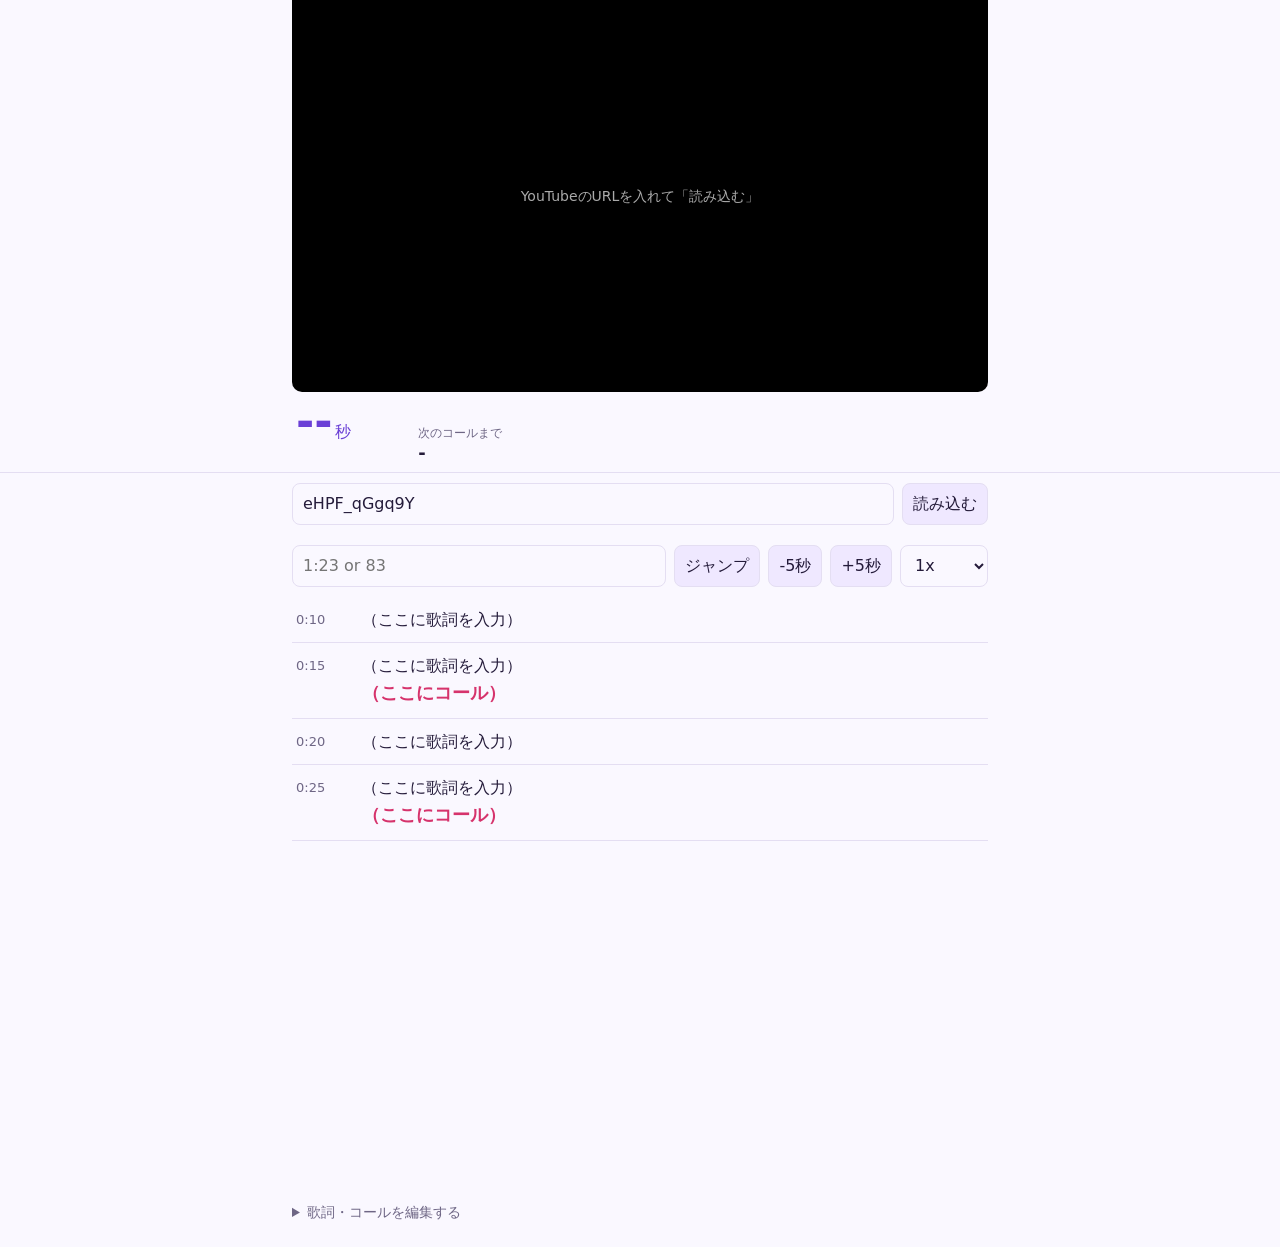
==== index.html @ 608846dc "Create index.html" ====
<!doctype html>
<html lang="ja">
<head>
<meta charset="utf-8">
<meta name="viewport" content="width=device-width, initial-scale=1">
<title>コール練習</title>
<style>
:root{--bg:#faf8ff;--ink:#241b3a;--sub:#6e6685;--line:#e4def2;--acc:#6a3fd6;--call:#d6336c;--cur:#efe8ff;color-scheme:light}
@media (prefers-color-scheme:dark){:root{--bg:#15111f;--ink:#f0ecfa;--sub:#a79fbe;--line:#2f2745;--acc:#a98bff;--call:#ff7aa8;--cur:#2a2145;color-scheme:dark}}
*{box-sizing:border-box}
body{margin:0;background:var(--bg);color:var(--ink);font:16px/1.6 "Hiragino Sans","Noto Sans JP","Yu Gothic",system-ui,sans-serif}
.top{position:sticky;top:0;z-index:5;background:var(--bg);border-bottom:1px solid var(--line)}
.wrap{max-width:720px;margin:0 auto;padding:0 12px}
.video{aspect-ratio:16/9;background:#000;border-radius:0 0 10px 10px;overflow:hidden;display:grid;place-items:center;color:#aaa;font-size:14px}
.video iframe{width:100%;height:100%}
.count{display:flex;align-items:baseline;gap:12px;padding:8px 4px}
.count .num{font-size:44px;font-weight:700;font-variant-numeric:tabular-nums;line-height:1;min-width:3.6ch;color:var(--acc)}
.count .num small{font-size:16px;font-weight:500;margin-left:2px}
.count .lab{font-size:12px;color:var(--sub);line-height:1.3}
.count .nx{font-size:18px;font-weight:700;line-height:1.3}
.count.soon .num,.count.soon .nx{color:var(--call)}
.bar{display:flex;flex-wrap:wrap;gap:8px;padding:10px 0}
.bar input[type=text]{flex:1 1 200px;min-width:0}
input,button,select,textarea{font:inherit;color:inherit;background:transparent;border:1px solid var(--line);border-radius:8px;padding:7px 10px}
button{cursor:pointer;background:var(--cur)}
button:hover{border-color:var(--acc)}
:focus-visible{outline:2px solid var(--acc);outline-offset:2px}
.seek input{width:6.5em}
#lines{list-style:none;margin:0;padding:0 0 40vh}
#lines li button{display:grid;grid-template-columns:3.6em 1fr;gap:8px;width:100%;text-align:left;border:0;border-bottom:1px solid var(--line);border-radius:0;background:transparent;padding:10px 4px}
#lines .t{color:var(--sub);font-size:13px;font-variant-numeric:tabular-nums;padding-top:3px}
#lines .c{display:block;color:var(--call);font-weight:700;font-size:18px}
#lines li.cur button{background:var(--cur)}
#lines li.cur .l{font-weight:700}
details{margin:0 0 24px;color:var(--sub);font-size:14px}
textarea{width:100%;height:220px;font:14px/1.5 ui-monospace,Menlo,monospace}
.empty{padding:28px 4px;color:var(--sub)}
</style>
</head>
<body>
<div class="top">
  <div class="wrap">
    <div class="video"><div id="player">YouTubeのURLを入れて「読み込む」</div></div>
    <div class="count" id="count">
      <div class="num" id="num">--<small>秒</small></div>
      <div><div class="lab">次のコールまで</div><div class="nx" id="nx">-</div></div>
    </div>
  </div>
</div>

<main class="wrap">
  <div class="bar">
    <input type="text" id="url" placeholder="YouTubeのURL" aria-label="YouTubeのURL">
    <button id="load">読み込む</button>
  </div>
  <div class="bar seek">
    <input type="text" id="sec" placeholder="1:23 or 83" aria-label="ジャンプ先の秒数" inputmode="decimal">
    <button id="go">ジャンプ</button>
    <button data-d="-5">-5秒</button>
    <button data-d="5">+5秒</button>
    <select id="rate" aria-label="再生速度">
      <option value="0.5">0.5x</option><option value="0.75">0.75x</option>
      <option value="1" selected>1x</option><option value="1.25">1.25x</option>
    </select>
  </div>

  <ul id="lines"></ul>

  <details>
    <summary>歌詞・コールを編集する</summary>
    <p>1行に「秒数|歌詞|コール」。コールがない行は最後を空に。「#」で始まる行はメモです。</p>
    <textarea id="data" spellcheck="false" aria-label="歌詞データ"></textarea>
    <div class="bar"><button id="apply">反映する</button><button id="reset">初期データに戻す</button></div>
  </details>
</main>

<script>
// ★初期データ。ここを自分で書き換えてGitHubに置けばOK（歌詞は自分で入力してね）
var DEFAULT_DATA = [
  "# 秒数|歌詞|コール",
  "0:10|（ここに歌詞を入力）|",
  "0:15|（ここに歌詞を入力）|（ここにコール）",
  "0:20|（ここに歌詞を入力）|",
  "0:25|（ここに歌詞を入力）|（ここにコール）"
].join("\n");

var $ = function(s){return document.querySelector(s)};
var player = null, data = [], items = [], lastCur = -2, pendingId = null;

function store(k, v){ try{ if(v===undefined) return localStorage.getItem(k); localStorage.setItem(k, v); }catch(e){ return null; } }
function parseTime(s){
  s = String(s).trim();
  if(s.indexOf(":") > -1) return s.split(":").map(Number).reduce(function(a,b){return a*60+b},0);
  return parseFloat(s);
}
function fmt(t){ var m = Math.floor(t/60), s = Math.floor(t%60); return m + ":" + (s<10?"0":"") + s; }
function parseData(txt){
  return txt.split("\n").map(function(l){return l.trim()}).filter(function(l){return l && l[0] !== "#"})
    .map(function(l){ var p = l.split("|"); return {t:parseTime(p[0]), lyric:(p[1]||"").trim(), call:(p[2]||"").trim()}; })
    .filter(function(x){return !isNaN(x.t)}).sort(function(a,b){return a.t-b.t});
}
function render(){
  var ul = $("#lines"); ul.innerHTML = ""; items = [];
  if(!data.length){ ul.innerHTML = '<li class="empty">歌詞データがありません。下の「編集する」から追加してください。</li>'; return; }
  data.forEach(function(d, i){
    var li = document.createElement("li"), b = document.createElement("button");
    b.innerHTML = '<span class="t"></span><span><span class="l"></span><span class="c"></span></span>';
    b.querySelector(".t").textContent = fmt(d.t);
    b.querySelector(".l").textContent = d.lyric;
    b.querySelector(".c").textContent = d.call;
    b.onclick = function(){ seek(d.t); };
    li.appendChild(b); ul.appendChild(li); items.push(li);
  });
  lastCur = -2;
}
function loadData(txt){ data = parseData(txt); render(); }

function videoId(s){
  var m = s.match(/(?:v=|youtu\.be\/|embed\/|shorts\/|live\/)([\w-]{11})/);
  if(m) return m[1];
  return /^[\w-]{11}$/.test(s.trim()) ? s.trim() : null;
}
function loadVideo(id){
  if(!id){ alert("YouTubeのURLを確認してください"); return; }
  store("call-video", id);
  if(player && player.loadVideoById){ player.loadVideoById(id); return; }
  pendingId = id;
  if(window.YT && YT.Player) makePlayer();
}
function makePlayer(){
  $(".video").innerHTML = '<div id="player"></div>';
  player = new YT.Player("player", {videoId: pendingId, playerVars:{playsinline:1, rel:0}});
}
window.onYouTubeIframeAPIReady = function(){ if(pendingId) makePlayer(); };

function ok(){ return player && player.getCurrentTime; }
function seek(t){ if(ok()){ player.seekTo(Math.max(0,t), true); player.playVideo(); } }

function tick(){
  if(!ok()) return;
  var cur = player.getCurrentTime(), rate = player.getPlaybackRate ? player.getPlaybackRate() : 1;
  var ci = -1, nx = null, i;
  for(i = 0; i < data.length; i++){ if(data[i].t <= cur) ci = i; }
  for(i = 0; i < data.length; i++){ if(data[i].call && data[i].t > cur){ nx = data[i]; break; } }
  if(ci !== lastCur){
    items.forEach(function(li, j){ li.classList.toggle("cur", j === ci); });
    if(items[ci]) items[ci].scrollIntoView({block:"center", behavior: matchMedia("(prefers-reduced-motion:reduce)").matches ? "auto" : "smooth"});
    lastCur = ci;
  }
  var box = $("#count");
  if(nx){
    var left = (nx.t - cur) / rate;
    $("#num").innerHTML = left.toFixed(1) + "<small>秒</small>";
    $("#nx").textContent = nx.call;
    box.classList.toggle("soon", left <= 3);
  } else {
    $("#num").innerHTML = "--<small>秒</small>"; $("#nx").textContent = "（この先のコールなし）"; box.classList.remove("soon");
  }
}
setInterval(tick, 100);

$("#load").onclick = function(){ loadVideo(videoId($("#url").value)); };
$("#url").onkeydown = function(e){ if(e.key === "Enter") $("#load").click(); };
$("#go").onclick = function(){ var t = parseTime($("#sec").value); if(!isNaN(t)) seek(t); };
$("#sec").onkeydown = function(e){ if(e.key === "Enter") $("#go").click(); };
document.querySelectorAll("[data-d]").forEach(function(b){
  b.onclick = function(){ if(ok()) seek(player.getCurrentTime() + Number(b.dataset.d)); };
});
$("#rate").onchange = function(){ if(ok()) player.setPlaybackRate(Number($("#rate").value)); };
$("#apply").onclick = function(){ store("call-data", $("#data").value); loadData($("#data").value); };
$("#reset").onclick = function(){ $("#data").value = DEFAULT_DATA; store("call-data", DEFAULT_DATA); loadData(DEFAULT_DATA); };

// 起動時：?v=動画ID があればそれを使う（曲ごとにリンクを作れる）
var saved = store("call-data") || DEFAULT_DATA;
$("#data").value = saved; loadData(saved);
var qv = new URLSearchParams(location.search).get("v") || store("call-video") || "eHPF_qGgq9Y";
if(qv){ $("#url").value = qv; loadVideo(videoId(qv)); }

var s = document.createElement("script"); s.src = "https://www.youtube.com/iframe_api"; document.head.appendChild(s);
</script>
</body>
</html>
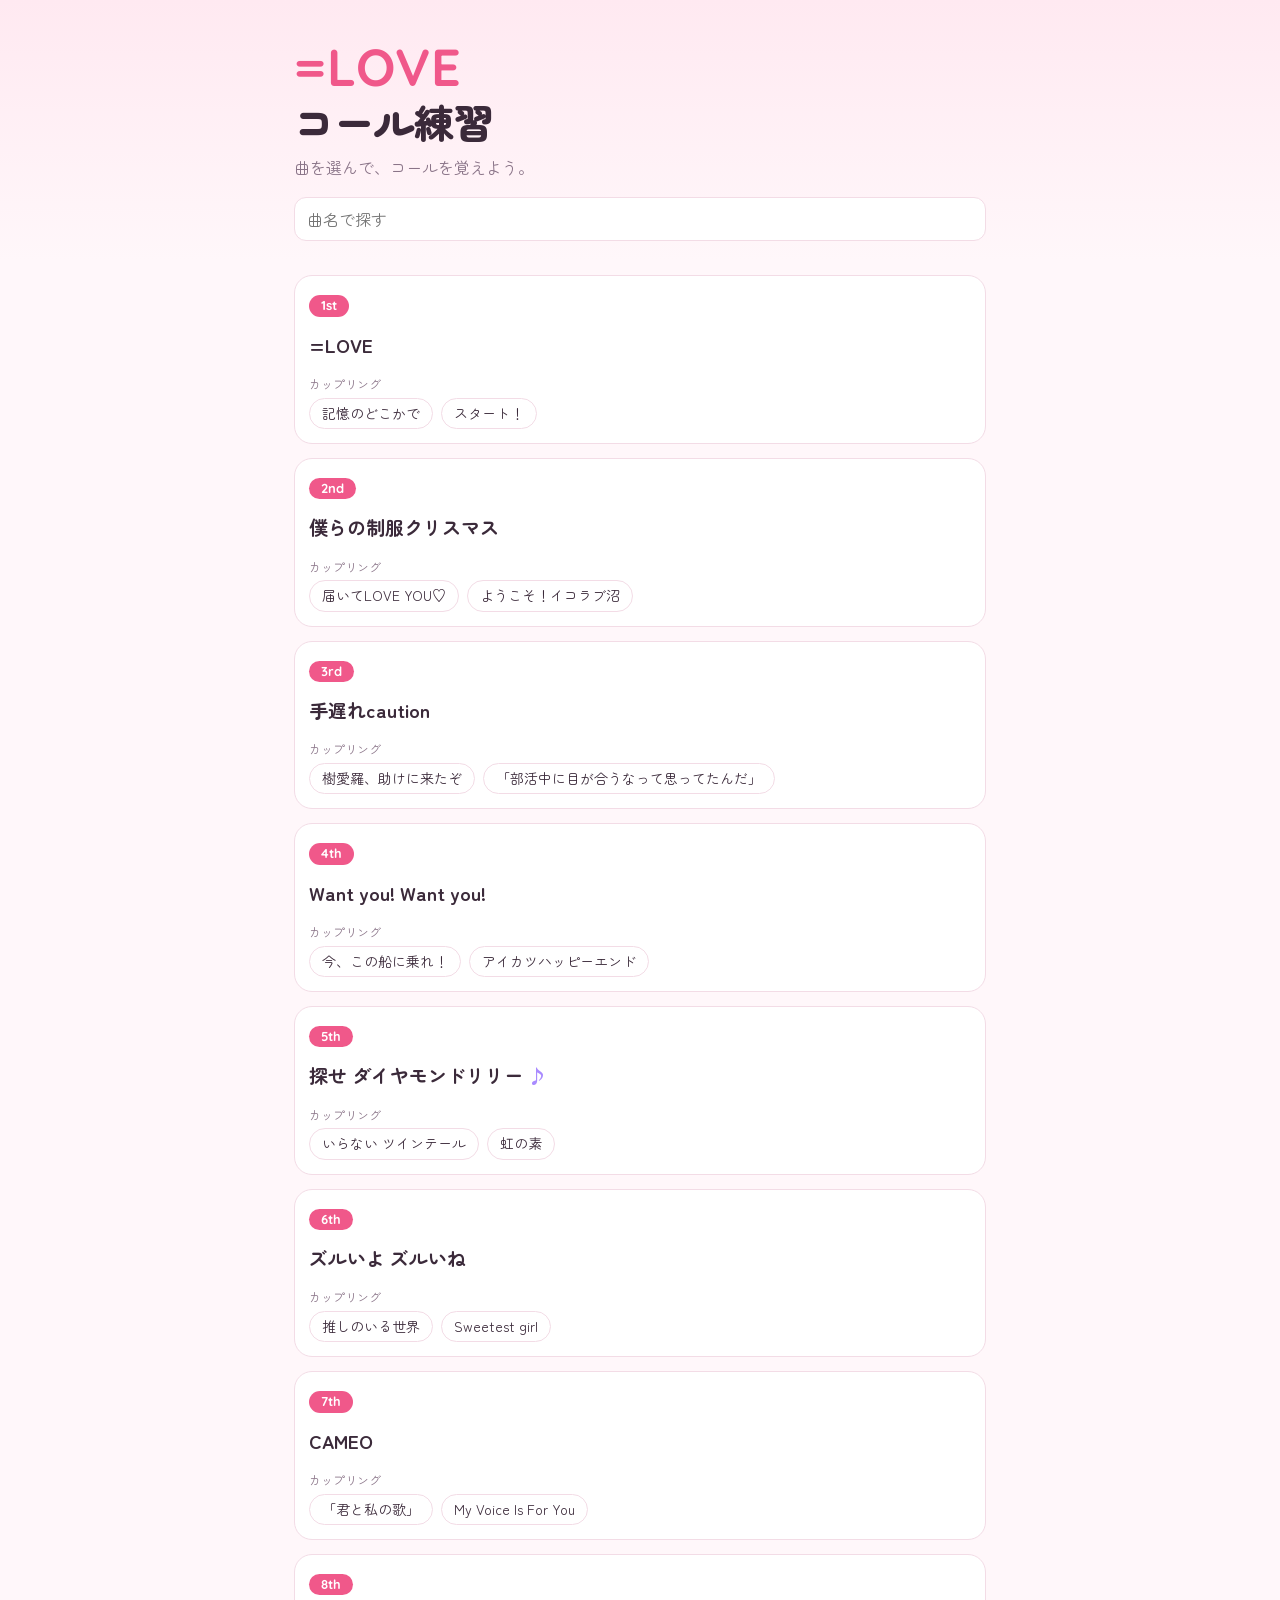
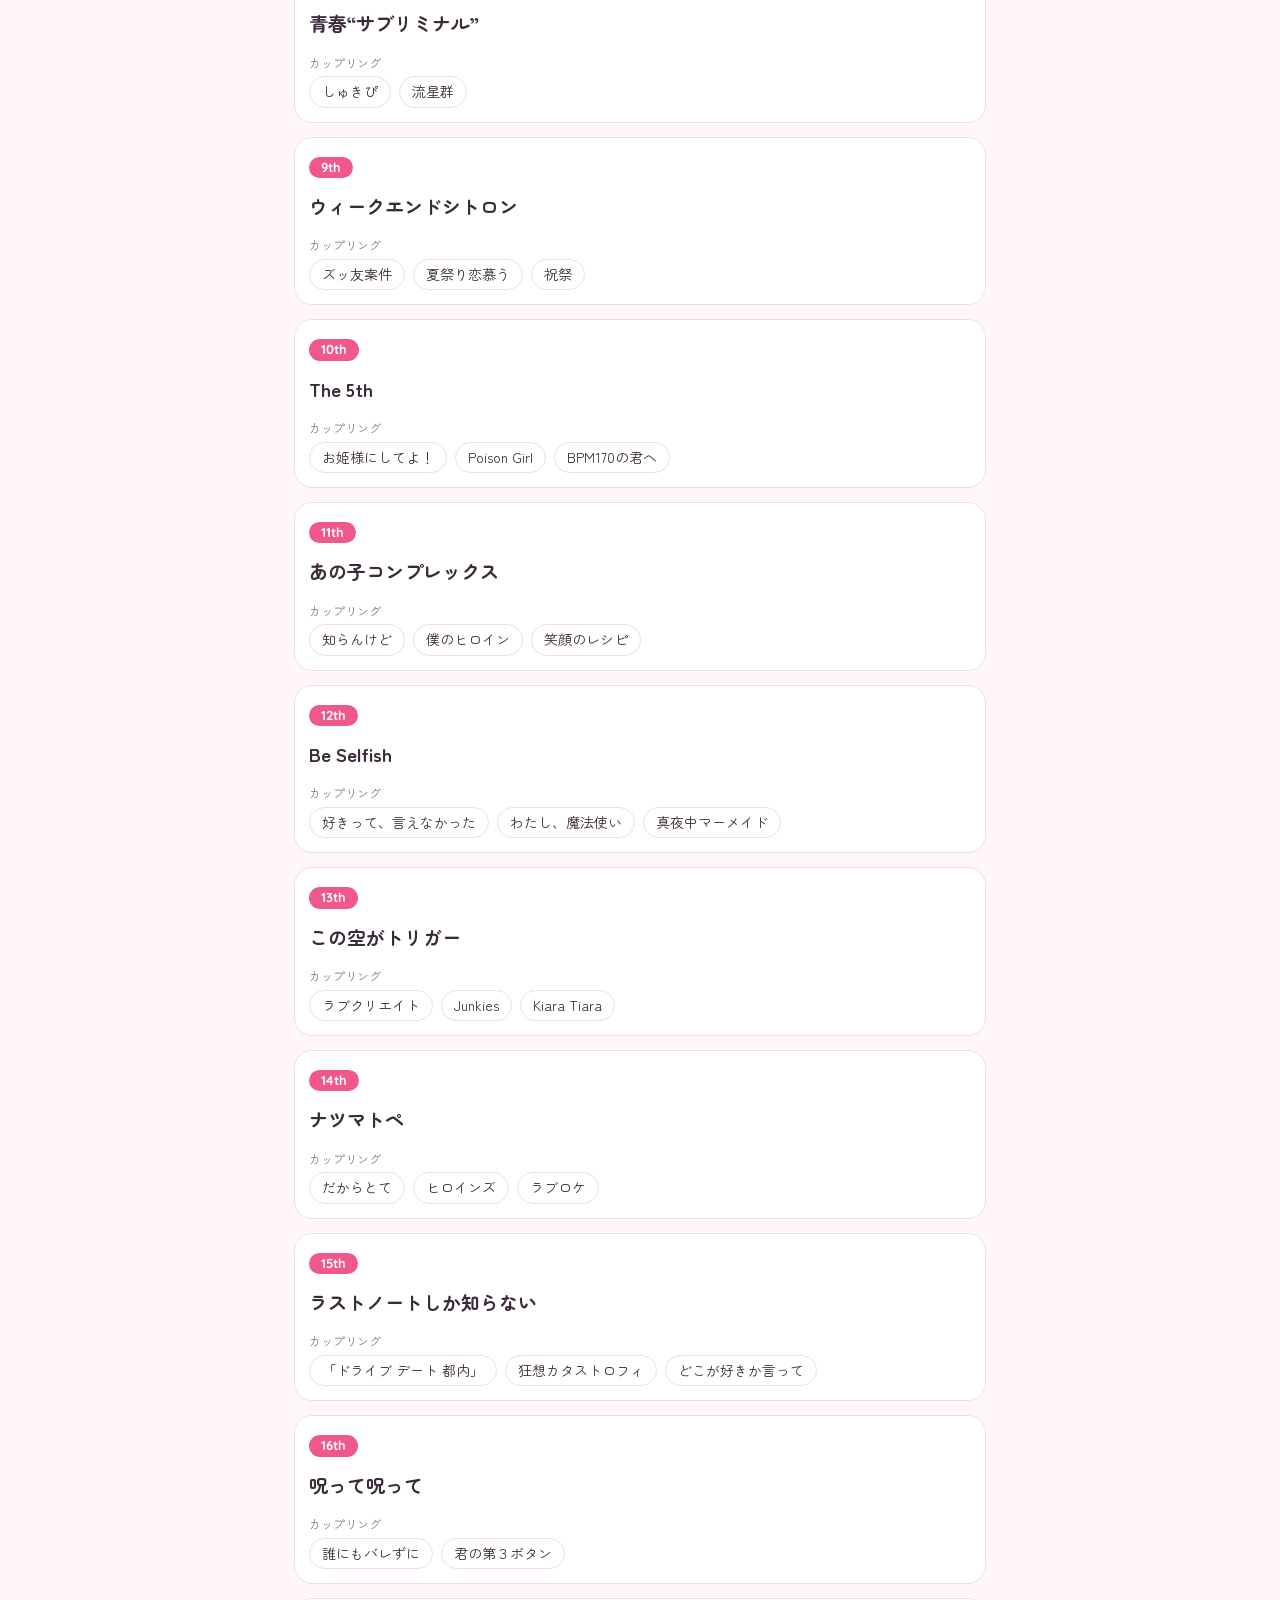
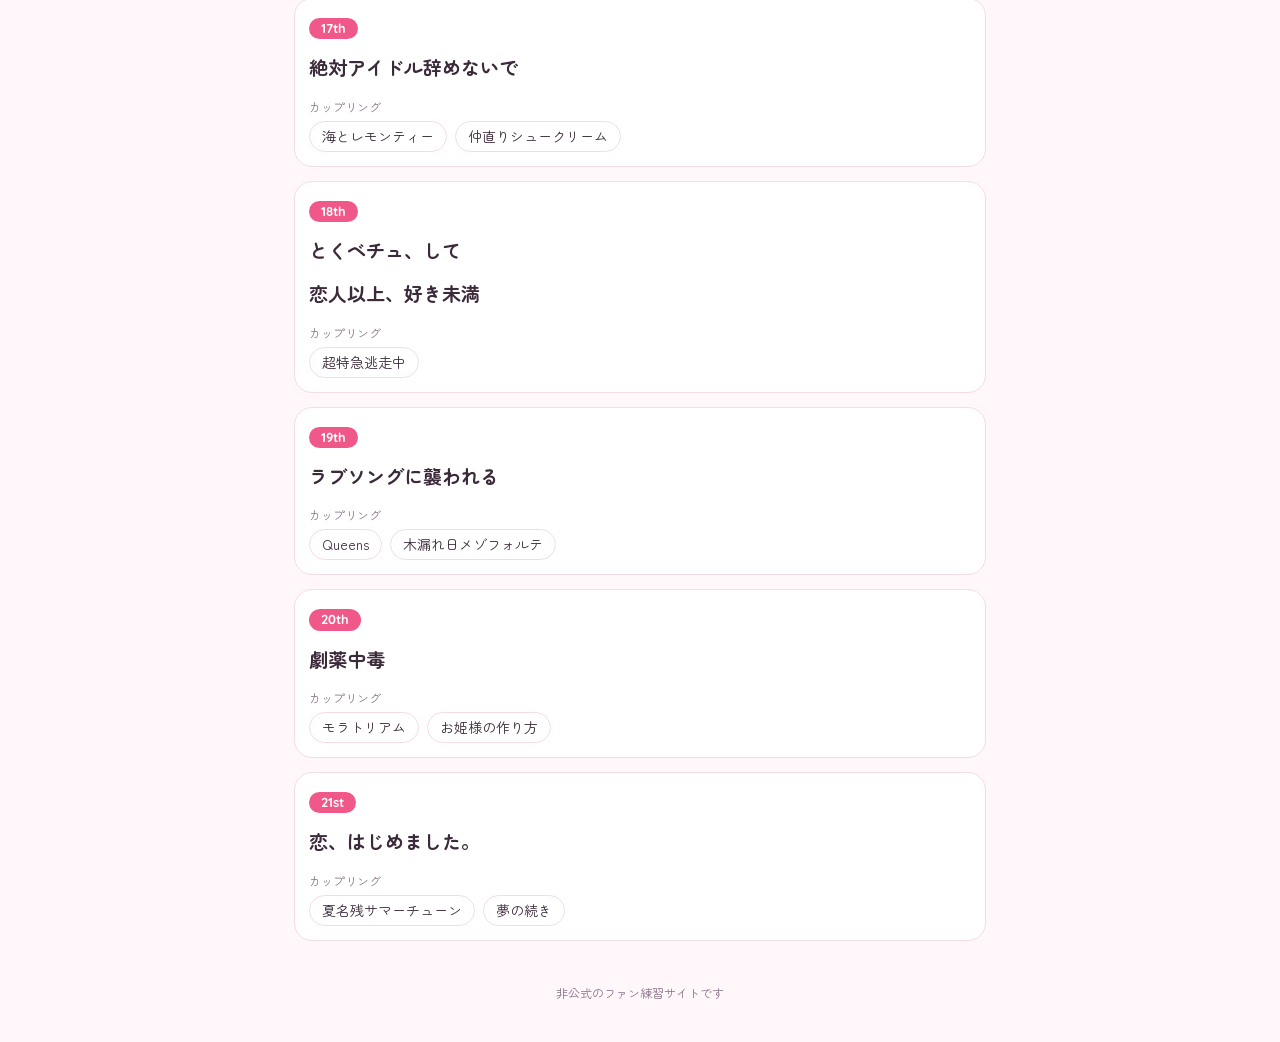
==== commit f709a3ee: "Add files via upload" ====
--- a/index.html
+++ b/index.html
@@ -3,180 +3,48 @@
 <head>
 <meta charset="utf-8">
 <meta name="viewport" content="width=device-width, initial-scale=1">
-<title>コール練習</title>
-<style>
-:root{--bg:#faf8ff;--ink:#241b3a;--sub:#6e6685;--line:#e4def2;--acc:#6a3fd6;--call:#d6336c;--cur:#efe8ff;color-scheme:light}
-@media (prefers-color-scheme:dark){:root{--bg:#15111f;--ink:#f0ecfa;--sub:#a79fbe;--line:#2f2745;--acc:#a98bff;--call:#ff7aa8;--cur:#2a2145;color-scheme:dark}}
-*{box-sizing:border-box}
-body{margin:0;background:var(--bg);color:var(--ink);font:16px/1.6 "Hiragino Sans","Noto Sans JP","Yu Gothic",system-ui,sans-serif}
-.top{position:sticky;top:0;z-index:5;background:var(--bg);border-bottom:1px solid var(--line)}
-.wrap{max-width:720px;margin:0 auto;padding:0 12px}
-.video{aspect-ratio:16/9;background:#000;border-radius:0 0 10px 10px;overflow:hidden;display:grid;place-items:center;color:#aaa;font-size:14px}
-.video iframe{width:100%;height:100%}
-.count{display:flex;align-items:baseline;gap:12px;padding:8px 4px}
-.count .num{font-size:44px;font-weight:700;font-variant-numeric:tabular-nums;line-height:1;min-width:3.6ch;color:var(--acc)}
-.count .num small{font-size:16px;font-weight:500;margin-left:2px}
-.count .lab{font-size:12px;color:var(--sub);line-height:1.3}
-.count .nx{font-size:18px;font-weight:700;line-height:1.3}
-.count.soon .num,.count.soon .nx{color:var(--call)}
-.bar{display:flex;flex-wrap:wrap;gap:8px;padding:10px 0}
-.bar input[type=text]{flex:1 1 200px;min-width:0}
-input,button,select,textarea{font:inherit;color:inherit;background:transparent;border:1px solid var(--line);border-radius:8px;padding:7px 10px}
-button{cursor:pointer;background:var(--cur)}
-button:hover{border-color:var(--acc)}
-:focus-visible{outline:2px solid var(--acc);outline-offset:2px}
-.seek input{width:6.5em}
-#lines{list-style:none;margin:0;padding:0 0 40vh}
-#lines li button{display:grid;grid-template-columns:3.6em 1fr;gap:8px;width:100%;text-align:left;border:0;border-bottom:1px solid var(--line);border-radius:0;background:transparent;padding:10px 4px}
-#lines .t{color:var(--sub);font-size:13px;font-variant-numeric:tabular-nums;padding-top:3px}
-#lines .c{display:block;color:var(--call);font-weight:700;font-size:18px}
-#lines li.cur button{background:var(--cur)}
-#lines li.cur .l{font-weight:700}
-details{margin:0 0 24px;color:var(--sub);font-size:14px}
-textarea{width:100%;height:220px;font:14px/1.5 ui-monospace,Menlo,monospace}
-.empty{padding:28px 4px;color:var(--sub)}
-</style>
+<title>=LOVE コール練習</title>
+<link rel="preconnect" href="https://fonts.googleapis.com">
+<link rel="preconnect" href="https://fonts.gstatic.com" crossorigin>
+<link href="https://fonts.googleapis.com/css2?family=Quicksand:wght@700&family=Zen+Maru+Gothic:wght@500;700;900&display=swap" rel="stylesheet">
+<link rel="stylesheet" href="style.css">
 </head>
 <body>
-<div class="top">
-  <div class="wrap">
-    <div class="video"><div id="player">YouTubeのURLを入れて「読み込む」</div></div>
-    <div class="count" id="count">
-      <div class="num" id="num">--<small>秒</small></div>
-      <div><div class="lab">次のコールまで</div><div class="nx" id="nx">-</div></div>
-    </div>
-  </div>
-</div>
-
-<main class="wrap">
-  <div class="bar">
-    <input type="text" id="url" placeholder="YouTubeのURL" aria-label="YouTubeのURL">
-    <button id="load">読み込む</button>
-  </div>
-  <div class="bar seek">
-    <input type="text" id="sec" placeholder="1:23 or 83" aria-label="ジャンプ先の秒数" inputmode="decimal">
-    <button id="go">ジャンプ</button>
-    <button data-d="-5">-5秒</button>
-    <button data-d="5">+5秒</button>
-    <select id="rate" aria-label="再生速度">
-      <option value="0.5">0.5x</option><option value="0.75">0.75x</option>
-      <option value="1" selected>1x</option><option value="1.25">1.25x</option>
-    </select>
-  </div>
-
-  <ul id="lines"></ul>
-
-  <details>
-    <summary>歌詞・コールを編集する</summary>
-    <p>1行に「秒数|歌詞|コール」。コールがない行は最後を空に。「#」で始まる行はメモです。</p>
-    <textarea id="data" spellcheck="false" aria-label="歌詞データ"></textarea>
-    <div class="bar"><button id="apply">反映する</button><button id="reset">初期データに戻す</button></div>
-  </details>
-</main>
-
+<header class="hero"><div class="wrap">
+  <h1><span class="eq">=LOVE</span><br>コール練習</h1>
+  <p>曲を選んで、コールを覚えよう。</p>
+  <input id="q" type="search" placeholder="曲名で探す" aria-label="曲名で探す">
+</div></header>
+<main class="wrap" id="list"></main>
+<footer>非公式のファン練習サイトです</footer>
+<script src="songs.js"></script>
 <script>
-// ★初期データ。ここを自分で書き換えてGitHubに置けばOK（歌詞は自分で入力してね）
-var DEFAULT_DATA = [
-  "# 秒数|歌詞|コール",
-  "0:10|（ここに歌詞を入力）|",
-  "0:15|（ここに歌詞を入力）|（ここにコール）",
-  "0:20|（ここに歌詞を入力）|",
-  "0:25|（ここに歌詞を入力）|（ここにコール）"
-].join("\n");
-
-var $ = function(s){return document.querySelector(s)};
-var player = null, data = [], items = [], lastCur = -2, pendingId = null;
-
-function store(k, v){ try{ if(v===undefined) return localStorage.getItem(k); localStorage.setItem(k, v); }catch(e){ return null; } }
-function parseTime(s){
-  s = String(s).trim();
-  if(s.indexOf(":") > -1) return s.split(":").map(Number).reduce(function(a,b){return a*60+b},0);
-  return parseFloat(s);
+var list = document.getElementById("list"), links = [], cards = [];
+function link(cls, s){
+  var a = document.createElement("a");
+  a.className = cls + (SONG_DATA[s.id] ? " ready" : "");
+  a.href = "song.html?id=" + s.id; a.textContent = s.title;
+  a.dataset.t = s.title.toLowerCase(); links.push(a); return a;
 }
-function fmt(t){ var m = Math.floor(t/60), s = Math.floor(t%60); return m + ":" + (s<10?"0":"") + s; }
-function parseData(txt){
-  return txt.split("\n").map(function(l){return l.trim()}).filter(function(l){return l && l[0] !== "#"})
-    .map(function(l){ var p = l.split("|"); return {t:parseTime(p[0]), lyric:(p[1]||"").trim(), call:(p[2]||"").trim()}; })
-    .filter(function(x){return !isNaN(x.t)}).sort(function(a,b){return a.t-b.t});
-}
-function render(){
-  var ul = $("#lines"); ul.innerHTML = ""; items = [];
-  if(!data.length){ ul.innerHTML = '<li class="empty">歌詞データがありません。下の「編集する」から追加してください。</li>'; return; }
-  data.forEach(function(d, i){
-    var li = document.createElement("li"), b = document.createElement("button");
-    b.innerHTML = '<span class="t"></span><span><span class="l"></span><span class="c"></span></span>';
-    b.querySelector(".t").textContent = fmt(d.t);
-    b.querySelector(".l").textContent = d.lyric;
-    b.querySelector(".c").textContent = d.call;
-    b.onclick = function(){ seek(d.t); };
-    li.appendChild(b); ul.appendChild(li); items.push(li);
+SINGLES.forEach(function(sg){
+  var card = document.createElement("section"); card.className = "single";
+  var no = document.createElement("span"); no.className = "no"; no.textContent = sg.no + "th";
+  if(sg.no===1) no.textContent="1st"; if(sg.no===2) no.textContent="2nd"; if(sg.no===3) no.textContent="3rd"; if(sg.no===21) no.textContent="21st";
+  card.appendChild(no);
+  ALL.filter(function(s){return s.no===sg.no && s.kind==="main"}).forEach(function(s){ card.appendChild(link("main", s)); });
+  var lab = document.createElement("div"); lab.className = "lab"; lab.textContent = "カップリング"; card.appendChild(lab);
+  var chips = document.createElement("div"); chips.className = "chips";
+  ALL.filter(function(s){return s.no===sg.no && s.kind==="sub"}).forEach(function(s){ chips.appendChild(link("chip", s)); });
+  card.appendChild(chips); list.appendChild(card); cards.push(card);
+});
+document.getElementById("q").oninput = function(e){
+  var q = e.target.value.trim().toLowerCase();
+  links.forEach(function(a){ a.hidden = q && a.dataset.t.indexOf(q) < 0; });
+  cards.forEach(function(c){
+    c.hidden = !Array.prototype.some.call(c.querySelectorAll("a"), function(a){return !a.hidden});
+    c.querySelector(".lab").hidden = !c.querySelectorAll(".chip:not([hidden])").length;
   });
-  lastCur = -2;
-}
-function loadData(txt){ data = parseData(txt); render(); }
-
-function videoId(s){
-  var m = s.match(/(?:v=|youtu\.be\/|embed\/|shorts\/|live\/)([\w-]{11})/);
-  if(m) return m[1];
-  return /^[\w-]{11}$/.test(s.trim()) ? s.trim() : null;
-}
-function loadVideo(id){
-  if(!id){ alert("YouTubeのURLを確認してください"); return; }
-  store("call-video", id);
-  if(player && player.loadVideoById){ player.loadVideoById(id); return; }
-  pendingId = id;
-  if(window.YT && YT.Player) makePlayer();
-}
-function makePlayer(){
-  $(".video").innerHTML = '<div id="player"></div>';
-  player = new YT.Player("player", {videoId: pendingId, playerVars:{playsinline:1, rel:0}});
-}
-window.onYouTubeIframeAPIReady = function(){ if(pendingId) makePlayer(); };
-
-function ok(){ return player && player.getCurrentTime; }
-function seek(t){ if(ok()){ player.seekTo(Math.max(0,t), true); player.playVideo(); } }
-
-function tick(){
-  if(!ok()) return;
-  var cur = player.getCurrentTime(), rate = player.getPlaybackRate ? player.getPlaybackRate() : 1;
-  var ci = -1, nx = null, i;
-  for(i = 0; i < data.length; i++){ if(data[i].t <= cur) ci = i; }
-  for(i = 0; i < data.length; i++){ if(data[i].call && data[i].t > cur){ nx = data[i]; break; } }
-  if(ci !== lastCur){
-    items.forEach(function(li, j){ li.classList.toggle("cur", j === ci); });
-    if(items[ci]) items[ci].scrollIntoView({block:"center", behavior: matchMedia("(prefers-reduced-motion:reduce)").matches ? "auto" : "smooth"});
-    lastCur = ci;
-  }
-  var box = $("#count");
-  if(nx){
-    var left = (nx.t - cur) / rate;
-    $("#num").innerHTML = left.toFixed(1) + "<small>秒</small>";
-    $("#nx").textContent = nx.call;
-    box.classList.toggle("soon", left <= 3);
-  } else {
-    $("#num").innerHTML = "--<small>秒</small>"; $("#nx").textContent = "（この先のコールなし）"; box.classList.remove("soon");
-  }
-}
-setInterval(tick, 100);
-
-$("#load").onclick = function(){ loadVideo(videoId($("#url").value)); };
-$("#url").onkeydown = function(e){ if(e.key === "Enter") $("#load").click(); };
-$("#go").onclick = function(){ var t = parseTime($("#sec").value); if(!isNaN(t)) seek(t); };
-$("#sec").onkeydown = function(e){ if(e.key === "Enter") $("#go").click(); };
-document.querySelectorAll("[data-d]").forEach(function(b){
-  b.onclick = function(){ if(ok()) seek(player.getCurrentTime() + Number(b.dataset.d)); };
-});
-$("#rate").onchange = function(){ if(ok()) player.setPlaybackRate(Number($("#rate").value)); };
-$("#apply").onclick = function(){ store("call-data", $("#data").value); loadData($("#data").value); };
-$("#reset").onclick = function(){ $("#data").value = DEFAULT_DATA; store("call-data", DEFAULT_DATA); loadData(DEFAULT_DATA); };
-
-// 起動時：?v=動画ID があればそれを使う（曲ごとにリンクを作れる）
-var saved = store("call-data") || DEFAULT_DATA;
-$("#data").value = saved; loadData(saved);
-var qv = new URLSearchParams(location.search).get("v") || store("call-video") || "eHPF_qGgq9Y";
-if(qv){ $("#url").value = qv; loadVideo(videoId(qv)); }
-
-var s = document.createElement("script"); s.src = "https://www.youtube.com/iframe_api"; document.head.appendChild(s);
+};
 </script>
 </body>
 </html>
--- a/style.css
+++ b/style.css
@@ -0,0 +1,57 @@
+:root{--bg:#fff7fa;--card:#fff;--ink:#3b2a3a;--sub:#8a7488;--line:#f3dce6;--acc:#f0588a;--acc2:#a98bff;--soft:#ffe9f1;--call:#e0336f;color-scheme:light}
+@media (prefers-color-scheme:dark){:root{--bg:#1b1319;--card:#261a23;--ink:#fbeef4;--sub:#c4a9ba;--line:#3d2a38;--acc:#ff7aa8;--acc2:#b9a2ff;--soft:#34202c;--call:#ff7aa8;color-scheme:dark}}
+*{box-sizing:border-box}
+[hidden]{display:none!important}
+body{margin:0;background:var(--bg);color:var(--ink);font:16px/1.65 "Zen Maru Gothic","Hiragino Maru Gothic ProN","Hiragino Sans","Noto Sans JP",system-ui,sans-serif}
+.wrap{max-width:720px;margin:0 auto;padding:0 14px}
+a{color:inherit;text-decoration:none}
+:focus-visible{outline:2px solid var(--acc);outline-offset:2px}
+input,button,select,textarea{font:inherit;color:inherit;background:var(--card);border:1.5px solid var(--line);border-radius:12px;padding:8px 12px}
+button{cursor:pointer;background:var(--soft)}
+button:hover{border-color:var(--acc)}
+.eq{font-family:"Quicksand","Zen Maru Gothic",sans-serif;font-weight:700;color:var(--acc);letter-spacing:.02em}
+
+/* home */
+.hero{padding:36px 0 20px;background:linear-gradient(180deg,var(--soft),var(--bg))}
+.hero h1{margin:0;font-size:40px;line-height:1.2;font-weight:900}
+.hero h1 .eq{font-size:52px}
+.hero p{margin:8px 0 16px;color:var(--sub)}
+.hero input{width:100%;font-size:16px}
+.single{background:var(--card);border:1.5px solid var(--line);border-radius:18px;padding:14px;margin:14px 0}
+.no{display:inline-block;font-family:"Quicksand",sans-serif;font-weight:700;font-size:13px;color:#fff;background:var(--acc);border-radius:99px;padding:0 12px;margin-bottom:6px}
+.main{display:block;font-size:19px;font-weight:700;padding:6px 0}
+.lab{font-size:12px;color:var(--sub);margin:8px 0 4px}
+.chips{display:flex;flex-wrap:wrap;gap:8px}
+.chip{border:1.5px solid var(--line);border-radius:99px;padding:3px 12px;font-size:14px}
+.main:hover,.chip:hover{color:var(--acc)}
+.chip:hover{border-color:var(--acc)}
+.ready::after{content:" ♪";color:var(--acc2)}
+footer{padding:28px 0 40px;color:var(--sub);font-size:12px;text-align:center}
+
+/* song */
+.top{position:sticky;top:0;z-index:5;background:var(--bg);border-bottom:1.5px solid var(--line)}
+.head{display:flex;align-items:center;gap:10px;padding:8px 0}
+.head a{color:var(--acc);font-weight:700;white-space:nowrap}
+.head h1{margin:0;font-size:17px;line-height:1.3;font-weight:700}
+.video{aspect-ratio:16/9;background:#000;border-radius:14px;overflow:hidden;display:grid;place-items:center;color:#aaa;font-size:14px;text-align:center;padding:8px}
+.video iframe{width:100%;height:100%}
+.count{display:flex;align-items:baseline;gap:12px;padding:8px 4px}
+.num{font-family:"Quicksand",sans-serif;font-size:44px;font-weight:700;line-height:1;min-width:3.6ch;color:var(--acc2);font-variant-numeric:tabular-nums}
+.num small{font-family:"Zen Maru Gothic",sans-serif;font-size:16px;margin-left:2px}
+.count .l{font-size:12px;color:var(--sub);line-height:1.3}
+.nx{font-size:18px;font-weight:700;line-height:1.3}
+.count.soon .num,.count.soon .nx{color:var(--call)}
+.bar{display:flex;flex-wrap:wrap;gap:8px;padding:8px 0}
+.bar input[type=text]{flex:1 1 200px;min-width:0}
+.seek input{width:6.5em}
+#lines{list-style:none;margin:0;padding:0 0 30vh}
+#lines button{display:grid;grid-template-columns:3.6em 1fr;gap:8px;width:100%;text-align:left;border:0;border-bottom:1px solid var(--line);border-radius:0;background:transparent;padding:10px 4px}
+#lines .t{color:var(--sub);font-size:13px;font-variant-numeric:tabular-nums;padding-top:3px}
+#lines .c{display:block;color:var(--call);font-weight:700;font-size:18px}
+#lines li.cur button{background:var(--soft)}
+#lines li.cur .ly{font-weight:700}
+.empty{padding:24px 4px;color:var(--sub)}
+details{margin:0 0 20px;color:var(--sub);font-size:14px}
+textarea{width:100%;height:200px;font:14px/1.5 ui-monospace,Menlo,monospace;border-radius:12px}
+.pn{display:flex;justify-content:space-between;gap:10px;padding:8px 0 40px}
+.pn a{border:1.5px solid var(--line);border-radius:14px;padding:8px 12px;font-size:14px;max-width:48%}
